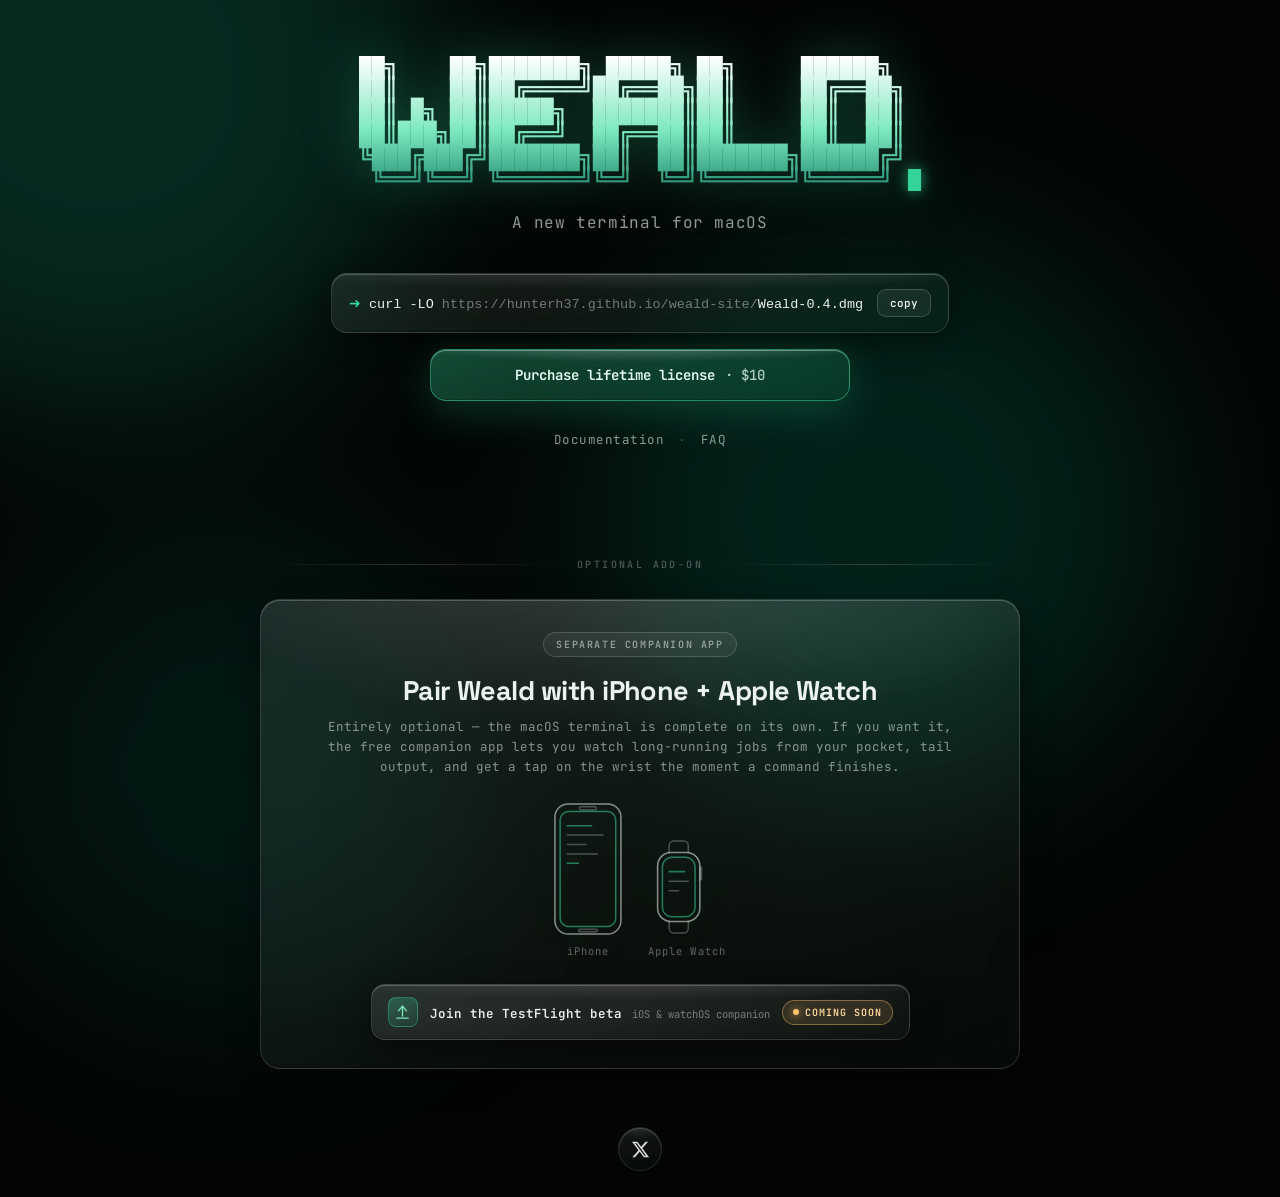
==== index.html @ 0f663c54 "Rework homepage hero with ASCII wordmark and optional companion-app section - Replace the text wordm" ====
<!DOCTYPE html>
<html lang="en">
<head>
<meta charset="utf-8">
<meta name="viewport" content="width=device-width, initial-scale=1, viewport-fit=cover">
<meta name="theme-color" content="#030604">
<meta name="apple-mobile-web-app-capable" content="yes">
<meta name="apple-mobile-web-app-status-bar-style" content="black-translucent">
<title>Weald</title>
<meta name="description" content="Weald — a new terminal for macOS.">
<link rel="preconnect" href="https://fonts.googleapis.com">
<link rel="preconnect" href="https://fonts.gstatic.com" crossorigin>
<link href="https://fonts.googleapis.com/css2?family=Space+Grotesk:wght@500;700&family=JetBrains+Mono:wght@500&display=swap" rel="stylesheet">
<style>
*{margin:0;padding:0;box-sizing:border-box}
html,body{background:#030604}
body{
  color:#EBF2F0;
  font-family:'Space Grotesk',system-ui,sans-serif;
  min-height:100vh;min-height:100svh;min-height:100dvh;
  display:flex;flex-direction:column;align-items:center;justify-content:center;
  -webkit-font-smoothing:antialiased;position:relative}

/* live, slowly drifting, heavily blurred gradient field — covers full screen incl. notch/safe areas */
.field{position:fixed;inset:-30%;
  width:calc(100vw + 60%);height:calc(100dvh + 60%);
  z-index:0;filter:blur(90px) saturate(1.15)}
.blob{position:absolute;border-radius:50%;opacity:.255;mix-blend-mode:screen}
.b1{width:50vw;height:50vw;background:#1F8A70;top:2%;left:8%;animation:drift1 26s ease-in-out infinite}
.b2{width:44vw;height:44vw;background:#0E6B57;top:35%;left:48%;animation:drift2 32s ease-in-out infinite}
.b3{width:38vw;height:38vw;background:#0A4A3C;top:55%;left:18%;animation:drift3 38s ease-in-out infinite}
@keyframes drift1{50%{transform:translate(14vw,10vh) scale(1.15)}}
@keyframes drift2{50%{transform:translate(-16vw,-8vh) scale(.9)}}
@keyframes drift3{50%{transform:translate(10vw,-12vh) scale(1.1)}}

.hero{position:relative;z-index:1;text-align:center;padding:56px 24px 24px;width:100%;
  display:flex;flex-direction:column;align-items:center}

/* ── giant ASCII wordmark ───────────────────────────────── */
h1{margin:0;font-size:0;line-height:0}
.ascii{display:block;font-family:'JetBrains Mono',ui-monospace,monospace;
  font-weight:500;white-space:pre;text-align:left;
  font-size:clamp(6px,1.72vw,21px);line-height:1.08;letter-spacing:0;
  background:linear-gradient(180deg,#fff,#7DE9C0 55%,#1F8A70);
  -webkit-background-clip:text;background-clip:text;color:transparent;
  filter:drop-shadow(0 0 26px rgba(52,211,153,.28))}
.cursor{display:inline-block;width:.62em;height:1.02em;vertical-align:-.16em;margin-left:.12em;
  background:#34D399;box-shadow:0 0 14px rgba(52,211,153,.7);animation:blink 1.1s steps(1) infinite}
@keyframes blink{50%{opacity:0}}
p.sub{margin-top:20px;font-family:'JetBrains Mono',ui-monospace,monospace;
  font-size:clamp(13px,2.2vw,16px);letter-spacing:.04em;color:rgba(235,242,240,.62)}

/* shared glass surface — frosted, hairline border, specular top edge */
.glass{position:relative;isolation:isolate;
  background:linear-gradient(160deg,rgba(255,255,255,.09),rgba(255,255,255,.02));
  backdrop-filter:blur(18px) saturate(1.6);-webkit-backdrop-filter:blur(18px) saturate(1.6);
  border:1px solid rgba(255,255,255,.14);border-radius:16px;
  box-shadow:0 8px 32px rgba(0,0,0,.45),inset 0 1px 0 rgba(255,255,255,.22),inset 0 -1px 0 rgba(0,0,0,.25);
  transition:transform .25s cubic-bezier(.2,.8,.2,1),border-color .25s,box-shadow .25s}
.glass::before{content:"";position:absolute;inset:0;border-radius:inherit;pointer-events:none;z-index:-1;
  background:radial-gradient(120% 80% at 50% -20%,rgba(255,255,255,.18),transparent 60%)}

.curl{margin:40px auto 0;display:inline-flex;align-items:center;gap:14px;max-width:92vw;
  font-family:'JetBrains Mono',ui-monospace,monospace;font-size:13.5px;text-align:left;
  padding:15px 17px;cursor:pointer}
.curl:hover{transform:translateY(-1px);border-color:rgba(52,211,153,.45)}
.curl code{white-space:nowrap;overflow-x:auto;color:#EBF2F0}
.curl .p{color:#34D399}.curl .f{color:rgba(235,242,240,.45)}
.copy{font-family:inherit;font-size:11px;font-weight:600;color:#EBF2F0;flex-shrink:0;
  border:1px solid rgba(255,255,255,.18);border-radius:9px;padding:6px 12px;
  background:rgba(255,255,255,.06);cursor:pointer;transition:.18s}
.copy:hover{background:rgba(52,211,153,.16);border-color:rgba(52,211,153,.5);color:#7DE9C0}
.copy.done{background:#34D399;color:#06110C;border-color:#34D399}

.buy{display:flex;width:min(420px,92vw);margin:16px auto 0;align-items:center;justify-content:center;gap:10px;
  font-family:'JetBrains Mono',ui-monospace,monospace;font-size:14px;font-weight:600;
  color:#EAFFF7;text-decoration:none;cursor:pointer;padding:16px 22px;overflow:hidden;
  background:linear-gradient(160deg,rgba(52,211,153,.34),rgba(52,211,153,.12));
  border:1px solid rgba(52,211,153,.5);
  box-shadow:0 10px 40px rgba(52,211,153,.22),inset 0 1px 0 rgba(255,255,255,.35),inset 0 -1px 0 rgba(0,0,0,.2)}
.buy::before{background:radial-gradient(120% 80% at 50% -20%,rgba(255,255,255,.35),transparent 55%)}
.buy:hover{transform:translateY(-2px);border-color:rgba(52,211,153,.8);
  box-shadow:0 18px 56px rgba(52,211,153,.38),inset 0 1px 0 rgba(255,255,255,.45),inset 0 -1px 0 rgba(0,0,0,.2)}
.buy .amt{opacity:.75;font-weight:500}

p.docs{margin-top:30px;display:flex;justify-content:center;gap:14px;align-items:center;
  font-family:'JetBrains Mono',ui-monospace,monospace;font-size:12.5px;letter-spacing:.04em}
p.docs a{color:rgba(235,242,240,.6);text-decoration:none;transition:color .18s}
p.docs a:hover{color:#7DE9C0}
p.docs span{color:rgba(235,242,240,.25)}

/* ── separator marking the optional add-on section ──────── */
.rule{position:relative;z-index:1;width:min(760px,92vw);margin:110px auto 0;
  display:flex;align-items:center;gap:16px;
  font-family:'JetBrains Mono',ui-monospace,monospace;font-size:10px;font-weight:600;
  letter-spacing:.24em;text-transform:uppercase;color:rgba(235,242,240,.3)}
.rule::before,.rule::after{content:"";flex:1;height:1px;
  background:linear-gradient(90deg,transparent,rgba(255,255,255,.16),transparent)}

/* ── paired devices band (optional companion app) ────────── */
.paired{position:relative;z-index:1;width:min(760px,92vw);margin:28px auto 0;
  padding:32px 26px 28px;text-align:center;border-radius:20px}
.paired .kicker{display:inline-block;font-family:'JetBrains Mono',ui-monospace,monospace;
  font-size:10px;font-weight:600;letter-spacing:.16em;text-transform:uppercase;
  color:rgba(235,242,240,.55);border:1px solid rgba(255,255,255,.16);
  background:rgba(255,255,255,.05);border-radius:999px;padding:5px 12px;margin-bottom:16px}
.paired h2{font-size:clamp(19px,3.4vw,27px);font-weight:700;letter-spacing:-.02em}
.paired .blurb{margin-top:9px;font-family:'JetBrains Mono',ui-monospace,monospace;
  font-size:12.5px;line-height:1.6;color:rgba(235,242,240,.55)}

.devices{margin:26px auto 4px;display:flex;align-items:flex-end;justify-content:center;gap:26px}
.devices svg{display:block;fill:none;stroke:rgba(235,242,240,.55);stroke-width:1.6;
  stroke-linecap:round;stroke-linejoin:round;
  filter:drop-shadow(0 0 16px rgba(52,211,153,.18))}
.devices .scr{stroke:rgba(52,211,153,.55)}
.devices .dim{stroke:rgba(235,242,240,.28)}
.dev-iphone svg{height:132px}
.dev-watch svg{height:96px}
.dev-label{margin-top:9px;font-family:'JetBrains Mono',ui-monospace,monospace;
  font-size:10.5px;letter-spacing:.1em;color:rgba(235,242,240,.38)}

.tf{margin:22px auto 0;display:inline-flex;align-items:center;gap:12px;
  padding:12px 16px;border-radius:14px;cursor:default}
.tf .tf-icon{width:30px;height:30px;flex-shrink:0;display:grid;place-items:center;border-radius:8px;
  background:linear-gradient(160deg,rgba(52,211,153,.3),rgba(52,211,153,.08));
  border:1px solid rgba(52,211,153,.4)}
.tf .tf-icon svg{width:17px;height:17px;fill:none;stroke:#7DE9C0;stroke-width:1.8;stroke-linecap:round}
.tf .tf-text{text-align:left;font-family:'JetBrains Mono',ui-monospace,monospace}
.tf .tf-title{font-size:12.5px;font-weight:600;color:#EBF2F0}
.tf .tf-sub{margin-top:3px;font-size:10.5px;color:rgba(235,242,240,.45)}
.tf .soon{display:inline-flex;align-items:center;gap:6px;flex-shrink:0;
  font-family:'JetBrains Mono',ui-monospace,monospace;font-size:10px;font-weight:600;
  letter-spacing:.1em;text-transform:uppercase;color:#FFD9A0;
  border:1px solid rgba(255,196,110,.42);background:rgba(255,196,110,.12);
  border-radius:999px;padding:5px 10px}
.tf .soon::before{content:"";width:6px;height:6px;border-radius:50%;background:#FFC46E;
  box-shadow:0 0 8px rgba(255,196,110,.9);animation:pulse 1.8s ease-in-out infinite}
@keyframes pulse{50%{opacity:.35;transform:scale(.8)}}

.social{margin:34px 0 calc(26px + env(safe-area-inset-bottom));position:relative;z-index:2;display:flex;justify-content:center}
.social a{display:grid;place-items:center;width:44px;height:44px;border-radius:50%;color:#fff;opacity:.85;
  transition:transform .25s cubic-bezier(.2,.8,.2,1),border-color .25s,opacity .25s}
.social a:hover{opacity:1;transform:translateY(-1px);border-color:rgba(255,255,255,.3)}
.social svg{width:19px;height:19px;display:block;fill:currentColor}
</style>
</head>
<body>
<div class="field"><span class="blob b1"></span><span class="blob b2"></span><span class="blob b3"></span></div>
<main class="hero">
  <h1>WEALD<pre class="ascii" aria-hidden="true">██╗    ██╗███████╗ █████╗ ██╗     ██████╗
██║    ██║██╔════╝██╔══██╗██║     ██╔══██╗
██║ █╗ ██║█████╗  ███████║██║     ██║  ██║
██║███╗██║██╔══╝  ██╔══██║██║     ██║  ██║
╚███╔███╔╝███████╗██║  ██║███████╗██████╔╝
 ╚══╝╚══╝ ╚══════╝╚═╝  ╚═╝╚══════╝╚═════╝ <span class="cursor"></span></pre></h1>
  <p class="sub">A new terminal for macOS</p>
  <div class="curl glass" id="curl" title="Click to copy">
    <code><span class="p">➜</span> curl -LO <span class="f">https://hunterh37.github.io/weald-site/</span>Weald-0.4.dmg</code>
    <button class="copy" id="copyBtn">copy</button>
  </div>
  <a class="buy glass" href="https://wealdapp.gumroad.com/l/ftxdxa">Purchase lifetime license <span class="amt">· $10</span></a>
  <p class="docs"><a href="docs.html">Documentation</a><span>·</span><a href="faq.html">FAQ</a></p>

  <div class="rule"><span>optional add-on</span></div>

  <section class="paired glass">
    <div class="kicker">Separate companion app</div>
    <h2>Pair Weald with iPhone&nbsp;+ Apple&nbsp;Watch</h2>
    <p class="blurb">Entirely optional — the macOS terminal is complete on its own. If you want it,<br>the free companion app lets you watch long-running jobs from your pocket, tail<br>output, and get a tap on the wrist the moment a command finishes.</p>

    <div class="devices">
      <div class="dev-iphone">
        <svg viewBox="0 0 72 140" role="img" aria-label="iPhone outline">
          <rect x="1" y="1" width="70" height="138" rx="14"/>
          <rect x="6.5" y="9" width="59" height="122" rx="9" class="scr"/>
          <rect x="27" y="4" width="18" height="3.4" rx="1.7" class="dim"/>
          <line x1="14" y1="24" x2="40" y2="24" class="scr"/>
          <line x1="14" y1="34" x2="52" y2="34" class="dim"/>
          <line x1="14" y1="44" x2="34" y2="44" class="dim"/>
          <line x1="14" y1="54" x2="46" y2="54" class="dim"/>
          <line x1="14" y1="64" x2="26" y2="64" class="scr"/>
          <rect x="26" y="134" width="20" height="2.6" rx="1.3" class="dim"/>
        </svg>
        <div class="dev-label">iPhone</div>
      </div>
      <div class="dev-watch">
        <svg viewBox="0 0 64 100" role="img" aria-label="Apple Watch outline">
          <path d="M22 14V7a5 5 0 0 1 5-5h10a5 5 0 0 1 5 5v7" class="dim"/>
          <path d="M22 86v7a5 5 0 0 0 5 5h10a5 5 0 0 0 5-5v-7" class="dim"/>
          <rect x="10" y="14" width="44" height="72" rx="14"/>
          <rect x="15" y="19" width="34" height="62" rx="10" class="scr"/>
          <line x1="22" y1="34" x2="38" y2="34" class="scr"/>
          <line x1="22" y1="44" x2="42" y2="44" class="dim"/>
          <line x1="22" y1="54" x2="32" y2="54" class="dim"/>
          <line x1="55" y1="30" x2="55" y2="42" stroke-width="3" class="dim"/>
        </svg>
        <div class="dev-label">Apple Watch</div>
      </div>
    </div>

    <div class="tf glass">
      <span class="tf-icon"><svg viewBox="0 0 24 24"><path d="M12 3v14"/><path d="M6.5 9.5 12 3l5.5 6.5"/><path d="M4 20h16"/></svg></span>
      <span class="tf-text">
        <span class="tf-title">Join the TestFlight beta</span>
        <span class="tf-sub">iOS &amp; watchOS companion</span>
      </span>
      <span class="soon">Coming soon</span>
    </div>
  </section>
</main>
<div class="social"><a class="glass" href="https://x.com/weald_app" target="_blank" rel="noopener" aria-label="X (Twitter)">
<svg viewBox="0 0 24 24"><path d="M18.244 2.25h3.308l-7.227 8.26 8.502 11.24h-6.66l-5.214-6.817L4.99 21.75H1.68l7.73-8.835L1.254 2.25H8.08l4.713 6.231 5.45-6.231Zm-1.161 17.52h1.833L7.084 4.126H5.117L17.083 19.77Z"/></svg>
</a></div>

<script>
const cmd='curl -LO https://hunterh37.github.io/weald-site/Weald-0.4.dmg';
const btn=document.getElementById('copyBtn');
document.getElementById('curl').addEventListener('click',async()=>{
  try{await navigator.clipboard.writeText(cmd);btn.textContent='copied ✓';btn.classList.add('done');
    setTimeout(()=>{btn.textContent='copy';btn.classList.remove('done')},1600);}catch(e){}
});
</script>
</body>
</html>
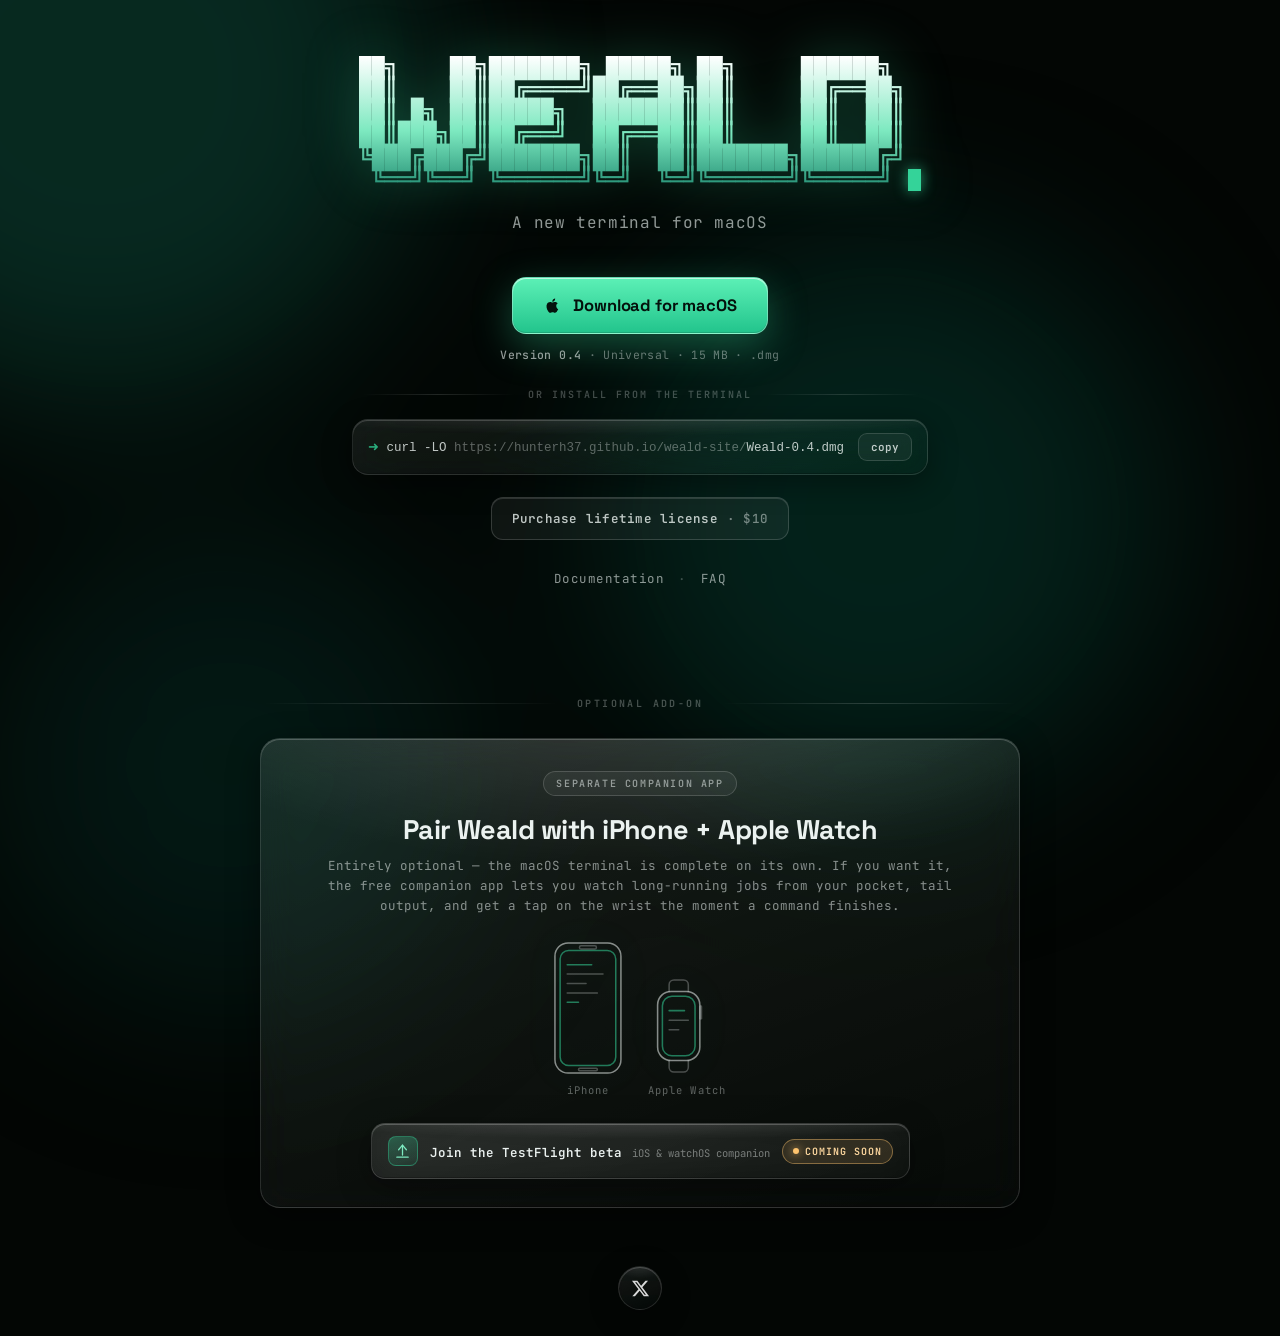
==== commit 2dc29a2e: "Add clear primary "Download for macOS" CTA to homepage Establish a standard download-page hierarchy:" ====
--- a/index.html
+++ b/index.html
@@ -60,9 +60,35 @@
 .glass::before{content:"";position:absolute;inset:0;border-radius:inherit;pointer-events:none;z-index:-1;
   background:radial-gradient(120% 80% at 50% -20%,rgba(255,255,255,.18),transparent 60%)}
 
-.curl{margin:40px auto 0;display:inline-flex;align-items:center;gap:14px;max-width:92vw;
-  font-family:'JetBrains Mono',ui-monospace,monospace;font-size:13.5px;text-align:left;
-  padding:15px 17px;cursor:pointer}
+/* ── primary CTA: download for macOS ────────────────────── */
+.cta{margin-top:44px;display:flex;flex-direction:column;align-items:center}
+.dl{display:inline-flex;align-items:center;justify-content:center;gap:11px;
+  font-family:'Space Grotesk',system-ui,sans-serif;font-size:16.5px;font-weight:700;
+  letter-spacing:-.01em;color:#04120C;text-decoration:none;cursor:pointer;
+  padding:17px 30px;border-radius:14px;overflow:hidden;
+  background:linear-gradient(180deg,#5CF0B6,#22C48C);
+  border:1px solid rgba(255,255,255,.3);
+  box-shadow:0 12px 38px rgba(52,211,153,.34),inset 0 1px 0 rgba(255,255,255,.6),inset 0 -1px 0 rgba(0,0,0,.14);
+  transition:transform .22s cubic-bezier(.2,.8,.2,1),box-shadow .22s,filter .22s}
+.dl:hover{transform:translateY(-2px);filter:brightness(1.06);
+  box-shadow:0 20px 54px rgba(52,211,153,.46),inset 0 1px 0 rgba(255,255,255,.7)}
+.dl:active{transform:translateY(0)}
+.dl:focus-visible{outline:2px solid #7DE9C0;outline-offset:3px}
+.dl svg{width:19px;height:19px;fill:currentColor;flex-shrink:0}
+.meta{margin-top:13px;font-family:'JetBrains Mono',ui-monospace,monospace;font-size:11.5px;
+  letter-spacing:.03em;color:rgba(235,242,240,.42)}
+.meta b{font-weight:500;color:rgba(235,242,240,.62)}
+
+.alt{margin-top:26px;display:flex;align-items:center;gap:12px;width:min(560px,92vw);
+  font-family:'JetBrains Mono',ui-monospace,monospace;font-size:10px;font-weight:600;
+  letter-spacing:.2em;text-transform:uppercase;color:rgba(235,242,240,.28)}
+.alt::before,.alt::after{content:"";flex:1;height:1px;
+  background:linear-gradient(90deg,transparent,rgba(255,255,255,.13),transparent)}
+
+.curl{margin:18px auto 0;display:inline-flex;align-items:center;gap:14px;max-width:92vw;
+  font-family:'JetBrains Mono',ui-monospace,monospace;font-size:12.5px;text-align:left;
+  padding:13px 15px;cursor:pointer;opacity:.82}
+.curl:hover{opacity:1}
 .curl:hover{transform:translateY(-1px);border-color:rgba(52,211,153,.45)}
 .curl code{white-space:nowrap;overflow-x:auto;color:#EBF2F0}
 .curl .p{color:#34D399}.curl .f{color:rgba(235,242,240,.45)}
@@ -72,16 +98,16 @@
 .copy:hover{background:rgba(52,211,153,.16);border-color:rgba(52,211,153,.5);color:#7DE9C0}
 .copy.done{background:#34D399;color:#06110C;border-color:#34D399}
 
-.buy{display:flex;width:min(420px,92vw);margin:16px auto 0;align-items:center;justify-content:center;gap:10px;
-  font-family:'JetBrains Mono',ui-monospace,monospace;font-size:14px;font-weight:600;
-  color:#EAFFF7;text-decoration:none;cursor:pointer;padding:16px 22px;overflow:hidden;
-  background:linear-gradient(160deg,rgba(52,211,153,.34),rgba(52,211,153,.12));
-  border:1px solid rgba(52,211,153,.5);
-  box-shadow:0 10px 40px rgba(52,211,153,.22),inset 0 1px 0 rgba(255,255,255,.35),inset 0 -1px 0 rgba(0,0,0,.2)}
-.buy::before{background:radial-gradient(120% 80% at 50% -20%,rgba(255,255,255,.35),transparent 55%)}
-.buy:hover{transform:translateY(-2px);border-color:rgba(52,211,153,.8);
-  box-shadow:0 18px 56px rgba(52,211,153,.38),inset 0 1px 0 rgba(255,255,255,.45),inset 0 -1px 0 rgba(0,0,0,.2)}
-.buy .amt{opacity:.75;font-weight:500}
+.buy{display:inline-flex;margin:22px auto 0;align-items:center;justify-content:center;gap:9px;
+  font-family:'JetBrains Mono',ui-monospace,monospace;font-size:12.5px;font-weight:600;
+  letter-spacing:.02em;color:rgba(235,242,240,.8);text-decoration:none;cursor:pointer;
+  padding:12px 20px;border-radius:12px;overflow:hidden;
+  background:rgba(255,255,255,.05);border:1px solid rgba(255,255,255,.16);
+  box-shadow:inset 0 1px 0 rgba(255,255,255,.14)}
+.buy:hover{transform:translateY(-1px);color:#EAFFF7;
+  border-color:rgba(52,211,153,.5);background:rgba(52,211,153,.12)}
+.buy:focus-visible{outline:2px solid #7DE9C0;outline-offset:3px}
+.buy .amt{opacity:.6;font-weight:500}
 
 p.docs{margin-top:30px;display:flex;justify-content:center;gap:14px;align-items:center;
   font-family:'JetBrains Mono',ui-monospace,monospace;font-size:12.5px;letter-spacing:.04em}
@@ -154,11 +180,21 @@
 ╚███╔███╔╝███████╗██║  ██║███████╗██████╔╝
  ╚══╝╚══╝ ╚══════╝╚═╝  ╚═╝╚══════╝╚═════╝ <span class="cursor"></span></pre></h1>
   <p class="sub">A new terminal for macOS</p>
-  <div class="curl glass" id="curl" title="Click to copy">
-    <code><span class="p">➜</span> curl -LO <span class="f">https://hunterh37.github.io/weald-site/</span>Weald-0.4.dmg</code>
-    <button class="copy" id="copyBtn">copy</button>
+  <div class="cta">
+    <a class="dl" href="Weald-0.4.dmg" download>
+      <svg viewBox="0 0 24 24" aria-hidden="true"><path d="M16.7 12.75c0-2.3 1.87-3.4 1.95-3.45-1.06-1.56-2.72-1.77-3.3-1.79-1.4-.14-2.74.83-3.45.83-.72 0-1.81-.81-2.98-.79-1.53.02-2.95.89-3.74 2.27-1.6 2.78-.41 6.9 1.15 9.16.76 1.1 1.67 2.34 2.86 2.3 1.15-.05 1.58-.74 2.97-.74s1.78.74 2.99.72c1.24-.02 2.03-1.13 2.79-2.24.87-1.27 1.23-2.5 1.25-2.56-.03-.01-2.4-.92-2.42-3.65Zm-2.26-6.7c.63-.76 1.05-1.82.93-2.87-.9.04-2 .6-2.65 1.36-.58.67-1.09 1.75-.95 2.78 1.01.08 2.03-.51 2.67-1.27Z"/></svg>
+      Download for macOS
+    </a>
+    <p class="meta"><b>Version 0.4</b> · Universal · 15 MB · .dmg</p>
+
+    <div class="alt">or install from the terminal</div>
+    <div class="curl glass" id="curl" title="Click to copy">
+      <code><span class="p">➜</span> curl -LO <span class="f">https://hunterh37.github.io/weald-site/</span>Weald-0.4.dmg</code>
+      <button class="copy" id="copyBtn">copy</button>
+    </div>
+
+    <a class="buy" href="https://wealdapp.gumroad.com/l/ftxdxa">Purchase lifetime license <span class="amt">· $10</span></a>
   </div>
-  <a class="buy glass" href="https://wealdapp.gumroad.com/l/ftxdxa">Purchase lifetime license <span class="amt">· $10</span></a>
   <p class="docs"><a href="docs.html">Documentation</a><span>·</span><a href="faq.html">FAQ</a></p>
 
   <div class="rule"><span>optional add-on</span></div>
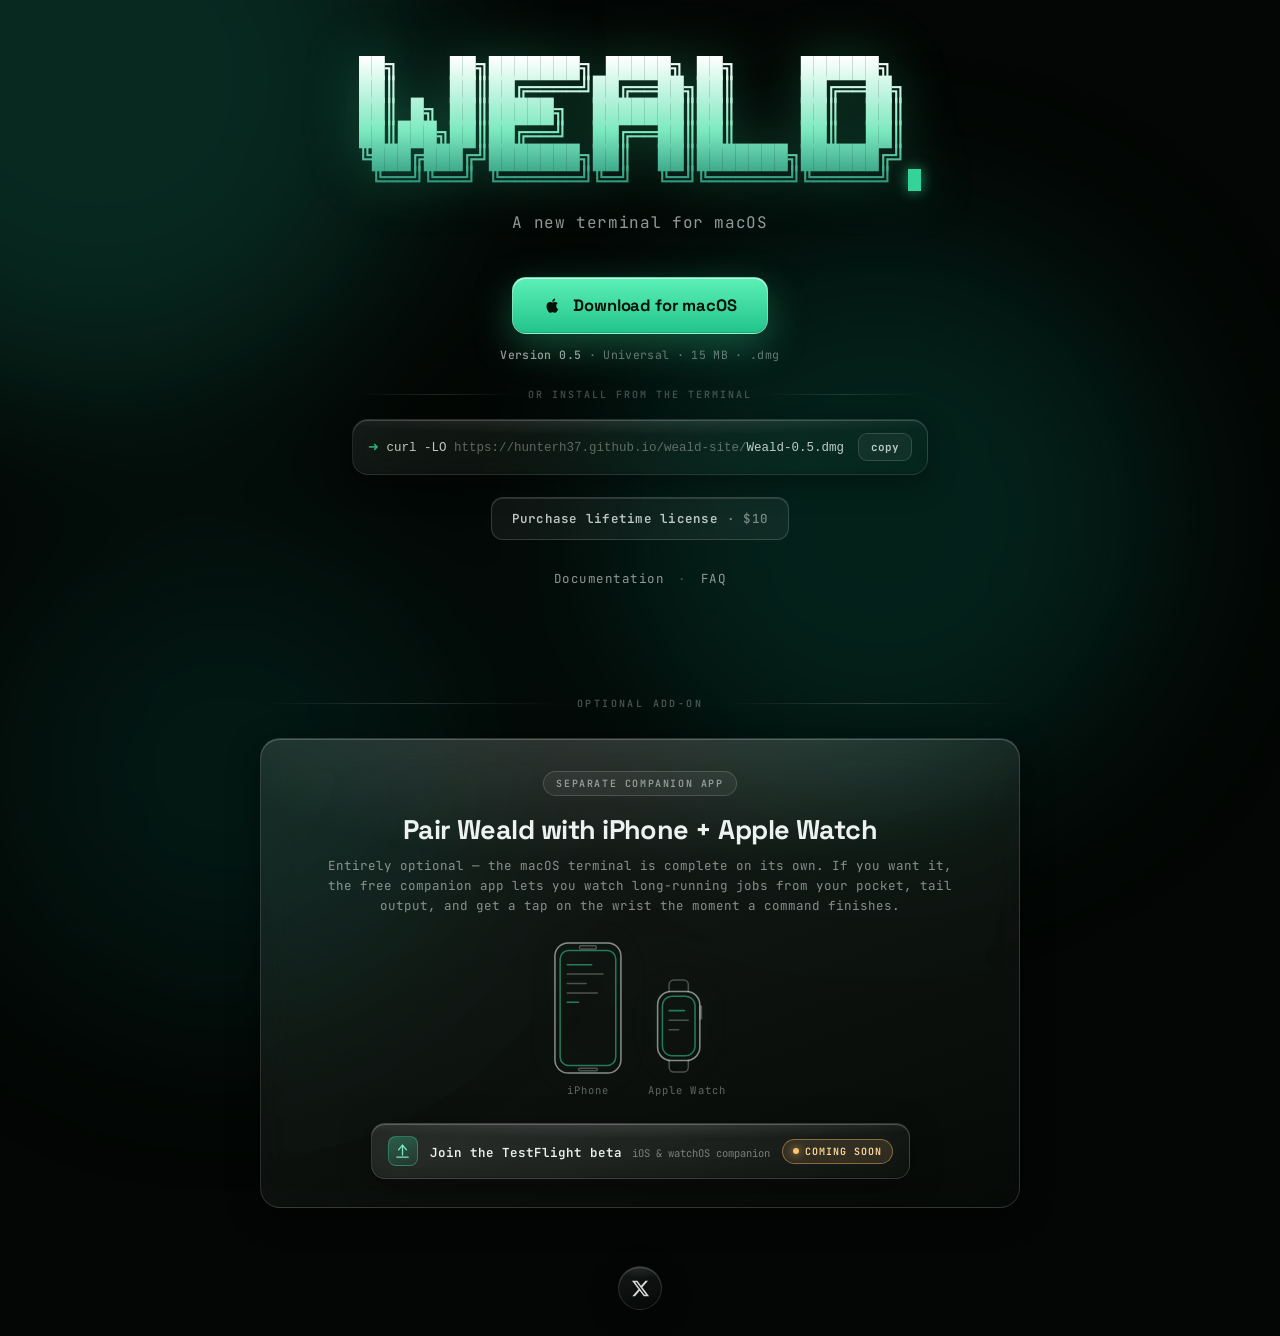
==== commit dfeab7f4: "Ship Weald 0.5 and drop the 0.4 build Add Weald-0.5.dmg, refresh Weald.dmg to match, remove the supe" ====
--- a/index.html
+++ b/index.html
@@ -88,8 +88,7 @@
 .curl{margin:18px auto 0;display:inline-flex;align-items:center;gap:14px;max-width:92vw;
   font-family:'JetBrains Mono',ui-monospace,monospace;font-size:12.5px;text-align:left;
   padding:13px 15px;cursor:pointer;opacity:.82}
-.curl:hover{opacity:1}
-.curl:hover{transform:translateY(-1px);border-color:rgba(52,211,153,.45)}
+.curl:hover{opacity:1;transform:translateY(-1px);border-color:rgba(52,211,153,.45)}
 .curl code{white-space:nowrap;overflow-x:auto;color:#EBF2F0}
 .curl .p{color:#34D399}.curl .f{color:rgba(235,242,240,.45)}
 .copy{font-family:inherit;font-size:11px;font-weight:600;color:#EBF2F0;flex-shrink:0;
@@ -181,15 +180,15 @@
  ╚══╝╚══╝ ╚══════╝╚═╝  ╚═╝╚══════╝╚═════╝ <span class="cursor"></span></pre></h1>
   <p class="sub">A new terminal for macOS</p>
   <div class="cta">
-    <a class="dl" href="Weald-0.4.dmg" download>
+    <a class="dl" href="Weald-0.5.dmg" download>
       <svg viewBox="0 0 24 24" aria-hidden="true"><path d="M16.7 12.75c0-2.3 1.87-3.4 1.95-3.45-1.06-1.56-2.72-1.77-3.3-1.79-1.4-.14-2.74.83-3.45.83-.72 0-1.81-.81-2.98-.79-1.53.02-2.95.89-3.74 2.27-1.6 2.78-.41 6.9 1.15 9.16.76 1.1 1.67 2.34 2.86 2.3 1.15-.05 1.58-.74 2.97-.74s1.78.74 2.99.72c1.24-.02 2.03-1.13 2.79-2.24.87-1.27 1.23-2.5 1.25-2.56-.03-.01-2.4-.92-2.42-3.65Zm-2.26-6.7c.63-.76 1.05-1.82.93-2.87-.9.04-2 .6-2.65 1.36-.58.67-1.09 1.75-.95 2.78 1.01.08 2.03-.51 2.67-1.27Z"/></svg>
       Download for macOS
     </a>
-    <p class="meta"><b>Version 0.4</b> · Universal · 15 MB · .dmg</p>
+    <p class="meta"><b>Version 0.5</b> · Universal · 15 MB · .dmg</p>
 
     <div class="alt">or install from the terminal</div>
     <div class="curl glass" id="curl" title="Click to copy">
-      <code><span class="p">➜</span> curl -LO <span class="f">https://hunterh37.github.io/weald-site/</span>Weald-0.4.dmg</code>
+      <code><span class="p">➜</span> curl -LO <span class="f">https://hunterh37.github.io/weald-site/</span>Weald-0.5.dmg</code>
       <button class="copy" id="copyBtn">copy</button>
     </div>
 
@@ -249,7 +248,7 @@
 </a></div>
 
 <script>
-const cmd='curl -LO https://hunterh37.github.io/weald-site/Weald-0.4.dmg';
+const cmd='curl -LO https://hunterh37.github.io/weald-site/Weald-0.5.dmg';
 const btn=document.getElementById('copyBtn');
 document.getElementById('curl').addEventListener('click',async()=>{
   try{await navigator.clipboard.writeText(cmd);btn.textContent='copied ✓';btn.classList.add('done');
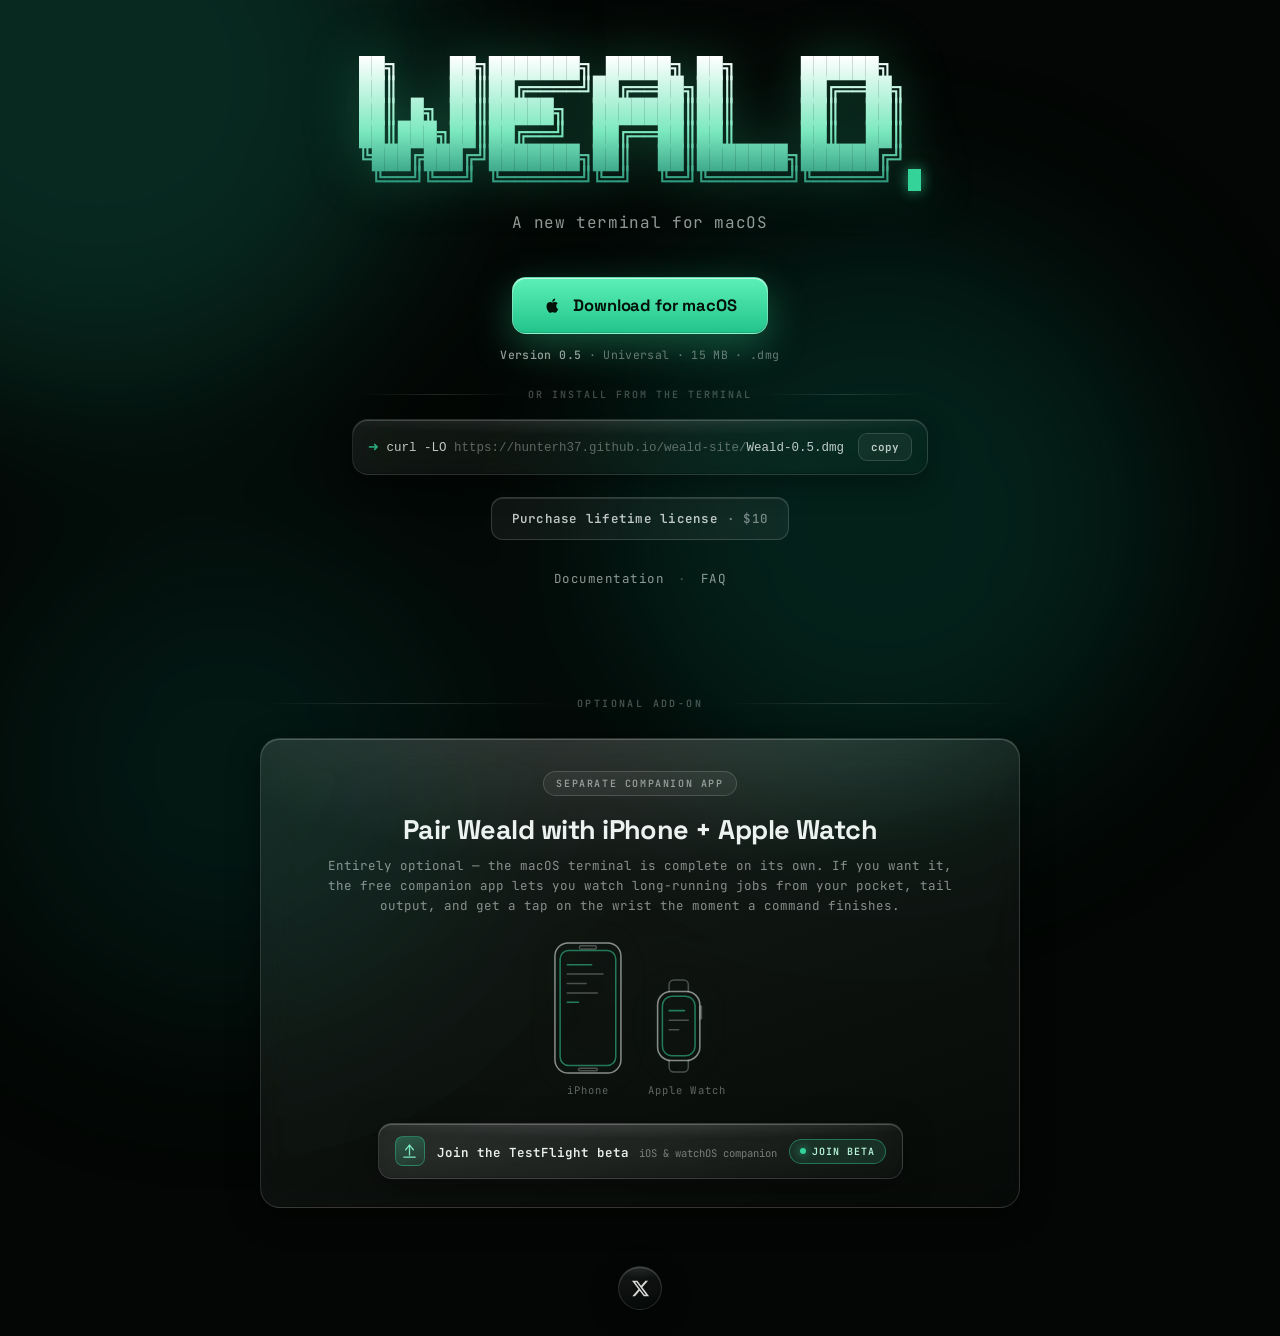
==== commit 6dcec27e: "Link TestFlight beta card to live invite Co-Authored-By: Claude Opus 5 (1M context) <noreply@anthrop" ====
--- a/index.html
+++ b/index.html
@@ -145,7 +145,9 @@
   font-size:10.5px;letter-spacing:.1em;color:rgba(235,242,240,.38)}
 
 .tf{margin:22px auto 0;display:inline-flex;align-items:center;gap:12px;
-  padding:12px 16px;border-radius:14px;cursor:default}
+  padding:12px 16px;border-radius:14px;text-decoration:none;
+  transition:transform .18s ease,border-color .18s ease}
+.tf:hover{transform:translateY(-1px);border-color:rgba(52,211,153,.45)}
 .tf .tf-icon{width:30px;height:30px;flex-shrink:0;display:grid;place-items:center;border-radius:8px;
   background:linear-gradient(160deg,rgba(52,211,153,.3),rgba(52,211,153,.08));
   border:1px solid rgba(52,211,153,.4)}
@@ -155,11 +157,11 @@
 .tf .tf-sub{margin-top:3px;font-size:10.5px;color:rgba(235,242,240,.45)}
 .tf .soon{display:inline-flex;align-items:center;gap:6px;flex-shrink:0;
   font-family:'JetBrains Mono',ui-monospace,monospace;font-size:10px;font-weight:600;
-  letter-spacing:.1em;text-transform:uppercase;color:#FFD9A0;
-  border:1px solid rgba(255,196,110,.42);background:rgba(255,196,110,.12);
+  letter-spacing:.1em;text-transform:uppercase;color:#B6F5DA;
+  border:1px solid rgba(52,211,153,.42);background:rgba(52,211,153,.12);
   border-radius:999px;padding:5px 10px}
-.tf .soon::before{content:"";width:6px;height:6px;border-radius:50%;background:#FFC46E;
-  box-shadow:0 0 8px rgba(255,196,110,.9);animation:pulse 1.8s ease-in-out infinite}
+.tf .soon::before{content:"";width:6px;height:6px;border-radius:50%;background:#34D399;
+  box-shadow:0 0 8px rgba(52,211,153,.9);animation:pulse 1.8s ease-in-out infinite}
 @keyframes pulse{50%{opacity:.35;transform:scale(.8)}}
 
 .social{margin:34px 0 calc(26px + env(safe-area-inset-bottom));position:relative;z-index:2;display:flex;justify-content:center}
@@ -233,14 +235,14 @@
       </div>
     </div>
 
-    <div class="tf glass">
+    <a class="tf glass" href="https://testflight.apple.com/join/DMEQbr48" target="_blank" rel="noopener">
       <span class="tf-icon"><svg viewBox="0 0 24 24"><path d="M12 3v14"/><path d="M6.5 9.5 12 3l5.5 6.5"/><path d="M4 20h16"/></svg></span>
       <span class="tf-text">
         <span class="tf-title">Join the TestFlight beta</span>
         <span class="tf-sub">iOS &amp; watchOS companion</span>
       </span>
-      <span class="soon">Coming soon</span>
-    </div>
+      <span class="soon">Join beta</span>
+    </a>
   </section>
 </main>
 <div class="social"><a class="glass" href="https://x.com/weald_app" target="_blank" rel="noopener" aria-label="X (Twitter)">
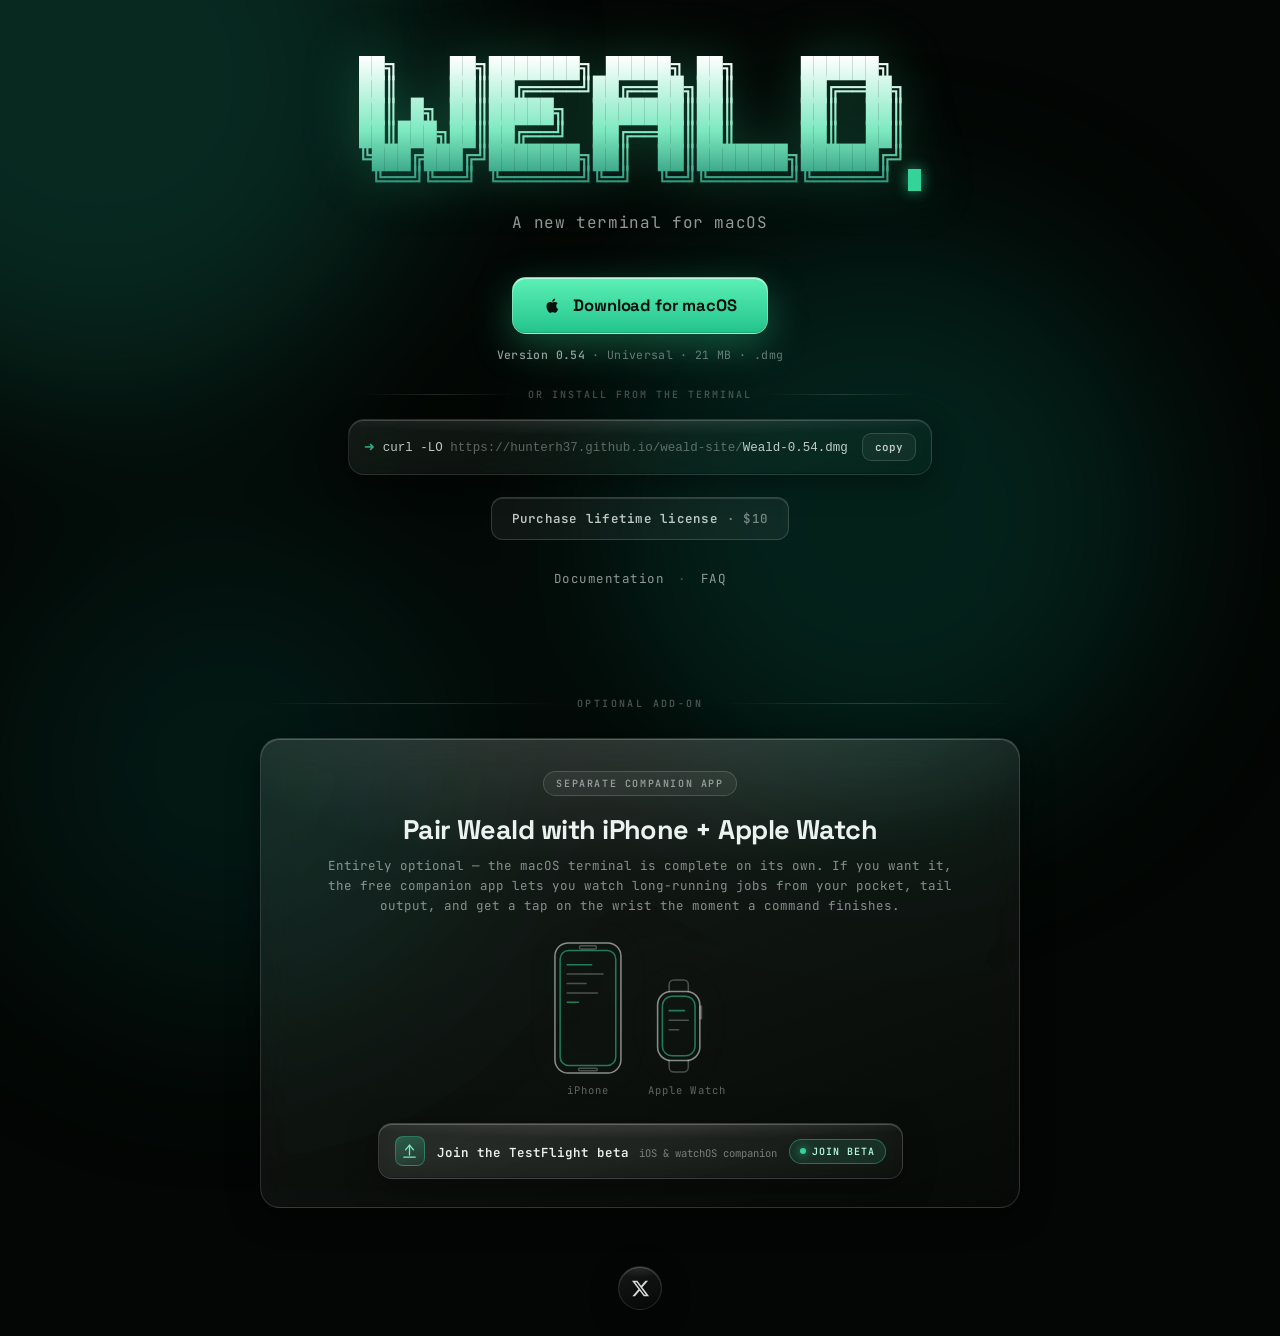
==== commit d440080f: "Ship Weald 0.54 and drop the 0.5 build" ====
--- a/index.html
+++ b/index.html
@@ -182,15 +182,15 @@
  ╚══╝╚══╝ ╚══════╝╚═╝  ╚═╝╚══════╝╚═════╝ <span class="cursor"></span></pre></h1>
   <p class="sub">A new terminal for macOS</p>
   <div class="cta">
-    <a class="dl" href="Weald-0.5.dmg" download>
+    <a class="dl" href="Weald-0.54.dmg" download>
       <svg viewBox="0 0 24 24" aria-hidden="true"><path d="M16.7 12.75c0-2.3 1.87-3.4 1.95-3.45-1.06-1.56-2.72-1.77-3.3-1.79-1.4-.14-2.74.83-3.45.83-.72 0-1.81-.81-2.98-.79-1.53.02-2.95.89-3.74 2.27-1.6 2.78-.41 6.9 1.15 9.16.76 1.1 1.67 2.34 2.86 2.3 1.15-.05 1.58-.74 2.97-.74s1.78.74 2.99.72c1.24-.02 2.03-1.13 2.79-2.24.87-1.27 1.23-2.5 1.25-2.56-.03-.01-2.4-.92-2.42-3.65Zm-2.26-6.7c.63-.76 1.05-1.82.93-2.87-.9.04-2 .6-2.65 1.36-.58.67-1.09 1.75-.95 2.78 1.01.08 2.03-.51 2.67-1.27Z"/></svg>
       Download for macOS
     </a>
-    <p class="meta"><b>Version 0.5</b> · Universal · 15 MB · .dmg</p>
+    <p class="meta"><b>Version 0.54</b> · Universal · 21 MB · .dmg</p>
 
     <div class="alt">or install from the terminal</div>
     <div class="curl glass" id="curl" title="Click to copy">
-      <code><span class="p">➜</span> curl -LO <span class="f">https://hunterh37.github.io/weald-site/</span>Weald-0.5.dmg</code>
+      <code><span class="p">➜</span> curl -LO <span class="f">https://hunterh37.github.io/weald-site/</span>Weald-0.54.dmg</code>
       <button class="copy" id="copyBtn">copy</button>
     </div>
 
@@ -250,7 +250,7 @@
 </a></div>
 
 <script>
-const cmd='curl -LO https://hunterh37.github.io/weald-site/Weald-0.5.dmg';
+const cmd='curl -LO https://hunterh37.github.io/weald-site/Weald-0.54.dmg';
 const btn=document.getElementById('copyBtn');
 document.getElementById('curl').addEventListener('click',async()=>{
   try{await navigator.clipboard.writeText(cmd);btn.textContent='copied ✓';btn.classList.add('done');
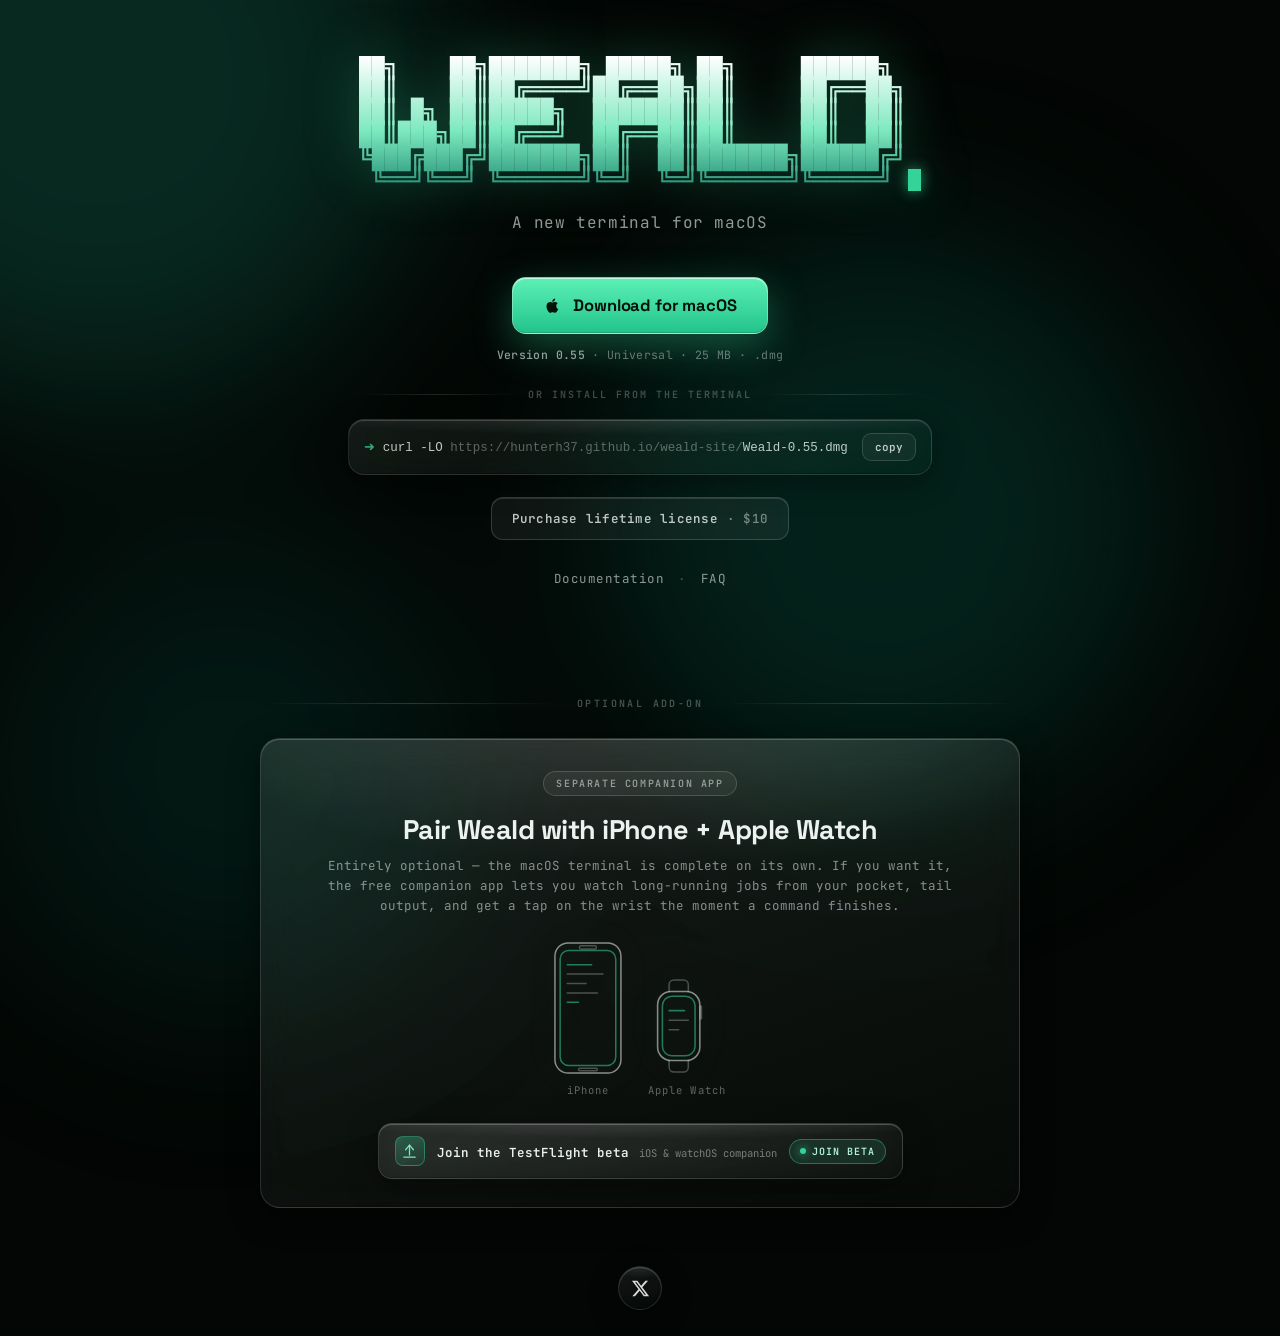
==== commit 0c69b268: "Ship Weald 0.55 and drop the 0.54 build" ====
--- a/index.html
+++ b/index.html
@@ -182,15 +182,15 @@
  ╚══╝╚══╝ ╚══════╝╚═╝  ╚═╝╚══════╝╚═════╝ <span class="cursor"></span></pre></h1>
   <p class="sub">A new terminal for macOS</p>
   <div class="cta">
-    <a class="dl" href="Weald-0.54.dmg" download>
+    <a class="dl" href="Weald-0.55.dmg" download>
       <svg viewBox="0 0 24 24" aria-hidden="true"><path d="M16.7 12.75c0-2.3 1.87-3.4 1.95-3.45-1.06-1.56-2.72-1.77-3.3-1.79-1.4-.14-2.74.83-3.45.83-.72 0-1.81-.81-2.98-.79-1.53.02-2.95.89-3.74 2.27-1.6 2.78-.41 6.9 1.15 9.16.76 1.1 1.67 2.34 2.86 2.3 1.15-.05 1.58-.74 2.97-.74s1.78.74 2.99.72c1.24-.02 2.03-1.13 2.79-2.24.87-1.27 1.23-2.5 1.25-2.56-.03-.01-2.4-.92-2.42-3.65Zm-2.26-6.7c.63-.76 1.05-1.82.93-2.87-.9.04-2 .6-2.65 1.36-.58.67-1.09 1.75-.95 2.78 1.01.08 2.03-.51 2.67-1.27Z"/></svg>
       Download for macOS
     </a>
-    <p class="meta"><b>Version 0.54</b> · Universal · 21 MB · .dmg</p>
+    <p class="meta"><b>Version 0.55</b> · Universal · 25 MB · .dmg</p>
 
     <div class="alt">or install from the terminal</div>
     <div class="curl glass" id="curl" title="Click to copy">
-      <code><span class="p">➜</span> curl -LO <span class="f">https://hunterh37.github.io/weald-site/</span>Weald-0.54.dmg</code>
+      <code><span class="p">➜</span> curl -LO <span class="f">https://hunterh37.github.io/weald-site/</span>Weald-0.55.dmg</code>
       <button class="copy" id="copyBtn">copy</button>
     </div>
 
@@ -250,7 +250,7 @@
 </a></div>
 
 <script>
-const cmd='curl -LO https://hunterh37.github.io/weald-site/Weald-0.54.dmg';
+const cmd='curl -LO https://hunterh37.github.io/weald-site/Weald-0.55.dmg';
 const btn=document.getElementById('copyBtn');
 document.getElementById('curl').addEventListener('click',async()=>{
   try{await navigator.clipboard.writeText(cmd);btn.textContent='copied ✓';btn.classList.add('done');
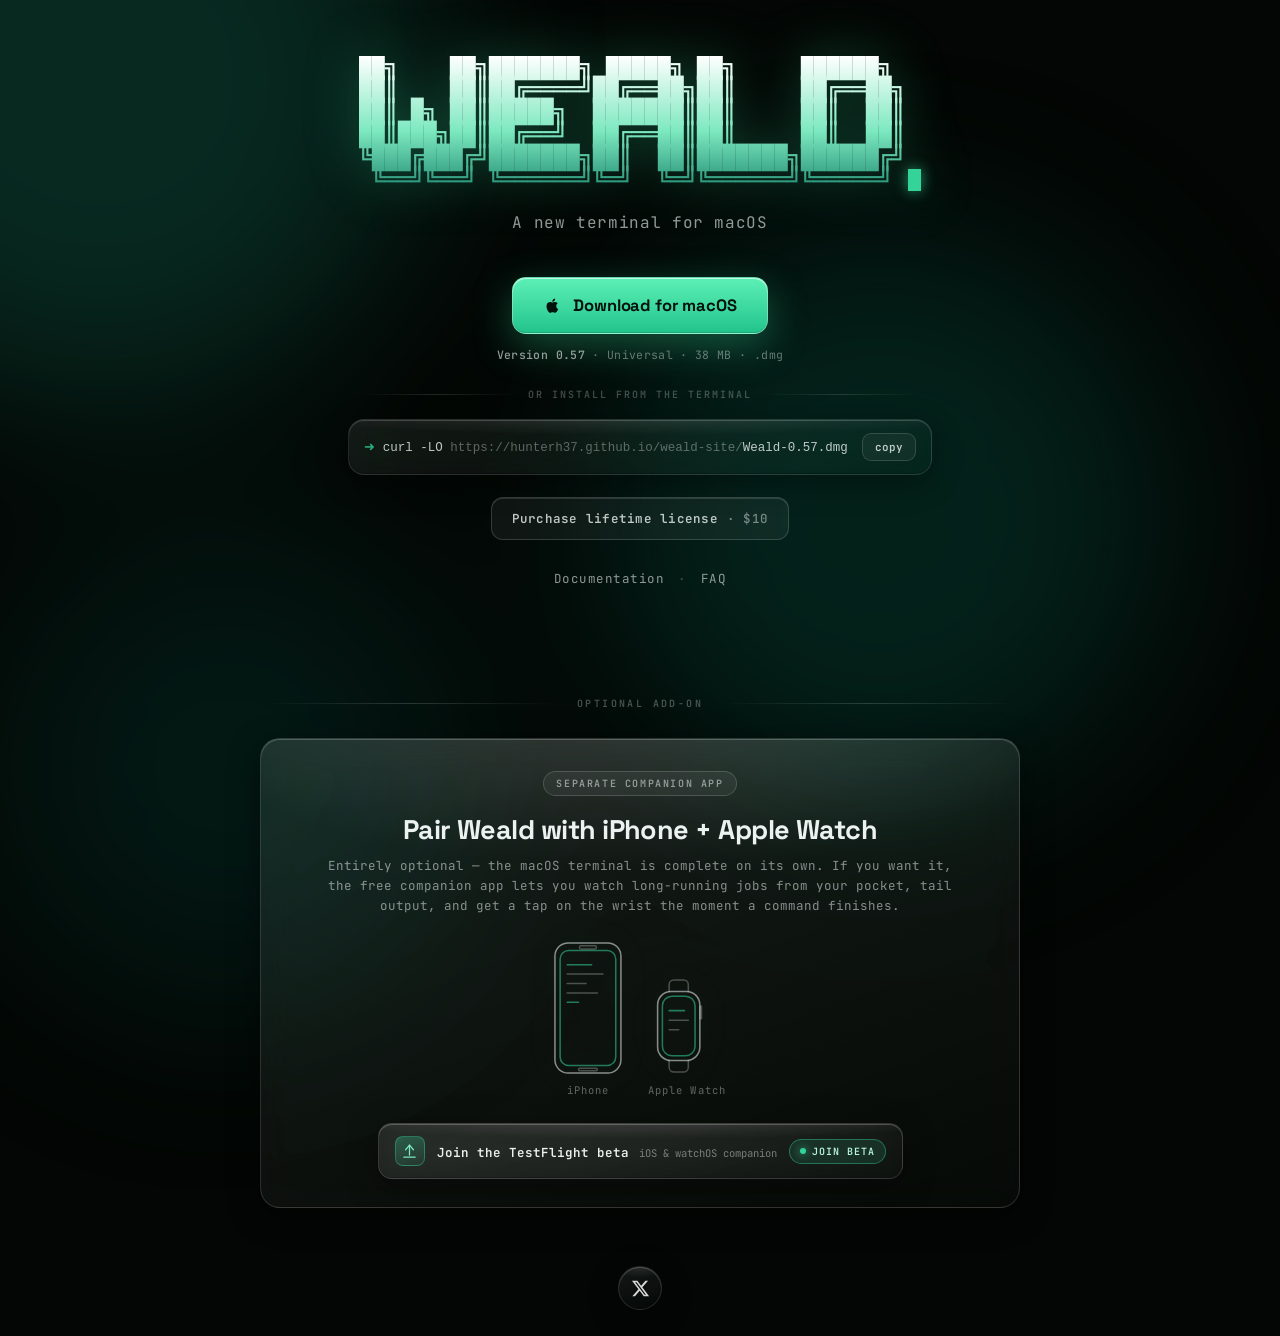
==== commit fa1d580b: "Ship Weald 0.57 and drop the 0.55 build" ====
--- a/index.html
+++ b/index.html
@@ -182,15 +182,15 @@
  ╚══╝╚══╝ ╚══════╝╚═╝  ╚═╝╚══════╝╚═════╝ <span class="cursor"></span></pre></h1>
   <p class="sub">A new terminal for macOS</p>
   <div class="cta">
-    <a class="dl" href="Weald-0.55.dmg" download>
+    <a class="dl" href="Weald-0.57.dmg" download>
       <svg viewBox="0 0 24 24" aria-hidden="true"><path d="M16.7 12.75c0-2.3 1.87-3.4 1.95-3.45-1.06-1.56-2.72-1.77-3.3-1.79-1.4-.14-2.74.83-3.45.83-.72 0-1.81-.81-2.98-.79-1.53.02-2.95.89-3.74 2.27-1.6 2.78-.41 6.9 1.15 9.16.76 1.1 1.67 2.34 2.86 2.3 1.15-.05 1.58-.74 2.97-.74s1.78.74 2.99.72c1.24-.02 2.03-1.13 2.79-2.24.87-1.27 1.23-2.5 1.25-2.56-.03-.01-2.4-.92-2.42-3.65Zm-2.26-6.7c.63-.76 1.05-1.82.93-2.87-.9.04-2 .6-2.65 1.36-.58.67-1.09 1.75-.95 2.78 1.01.08 2.03-.51 2.67-1.27Z"/></svg>
       Download for macOS
     </a>
-    <p class="meta"><b>Version 0.55</b> · Universal · 25 MB · .dmg</p>
+    <p class="meta"><b>Version 0.57</b> · Universal · 38 MB · .dmg</p>
 
     <div class="alt">or install from the terminal</div>
     <div class="curl glass" id="curl" title="Click to copy">
-      <code><span class="p">➜</span> curl -LO <span class="f">https://hunterh37.github.io/weald-site/</span>Weald-0.55.dmg</code>
+      <code><span class="p">➜</span> curl -LO <span class="f">https://hunterh37.github.io/weald-site/</span>Weald-0.57.dmg</code>
       <button class="copy" id="copyBtn">copy</button>
     </div>
 
@@ -250,7 +250,7 @@
 </a></div>
 
 <script>
-const cmd='curl -LO https://hunterh37.github.io/weald-site/Weald-0.55.dmg';
+const cmd='curl -LO https://hunterh37.github.io/weald-site/Weald-0.57.dmg';
 const btn=document.getElementById('copyBtn');
 document.getElementById('curl').addEventListener('click',async()=>{
   try{await navigator.clipboard.writeText(cmd);btn.textContent='copied ✓';btn.classList.add('done');
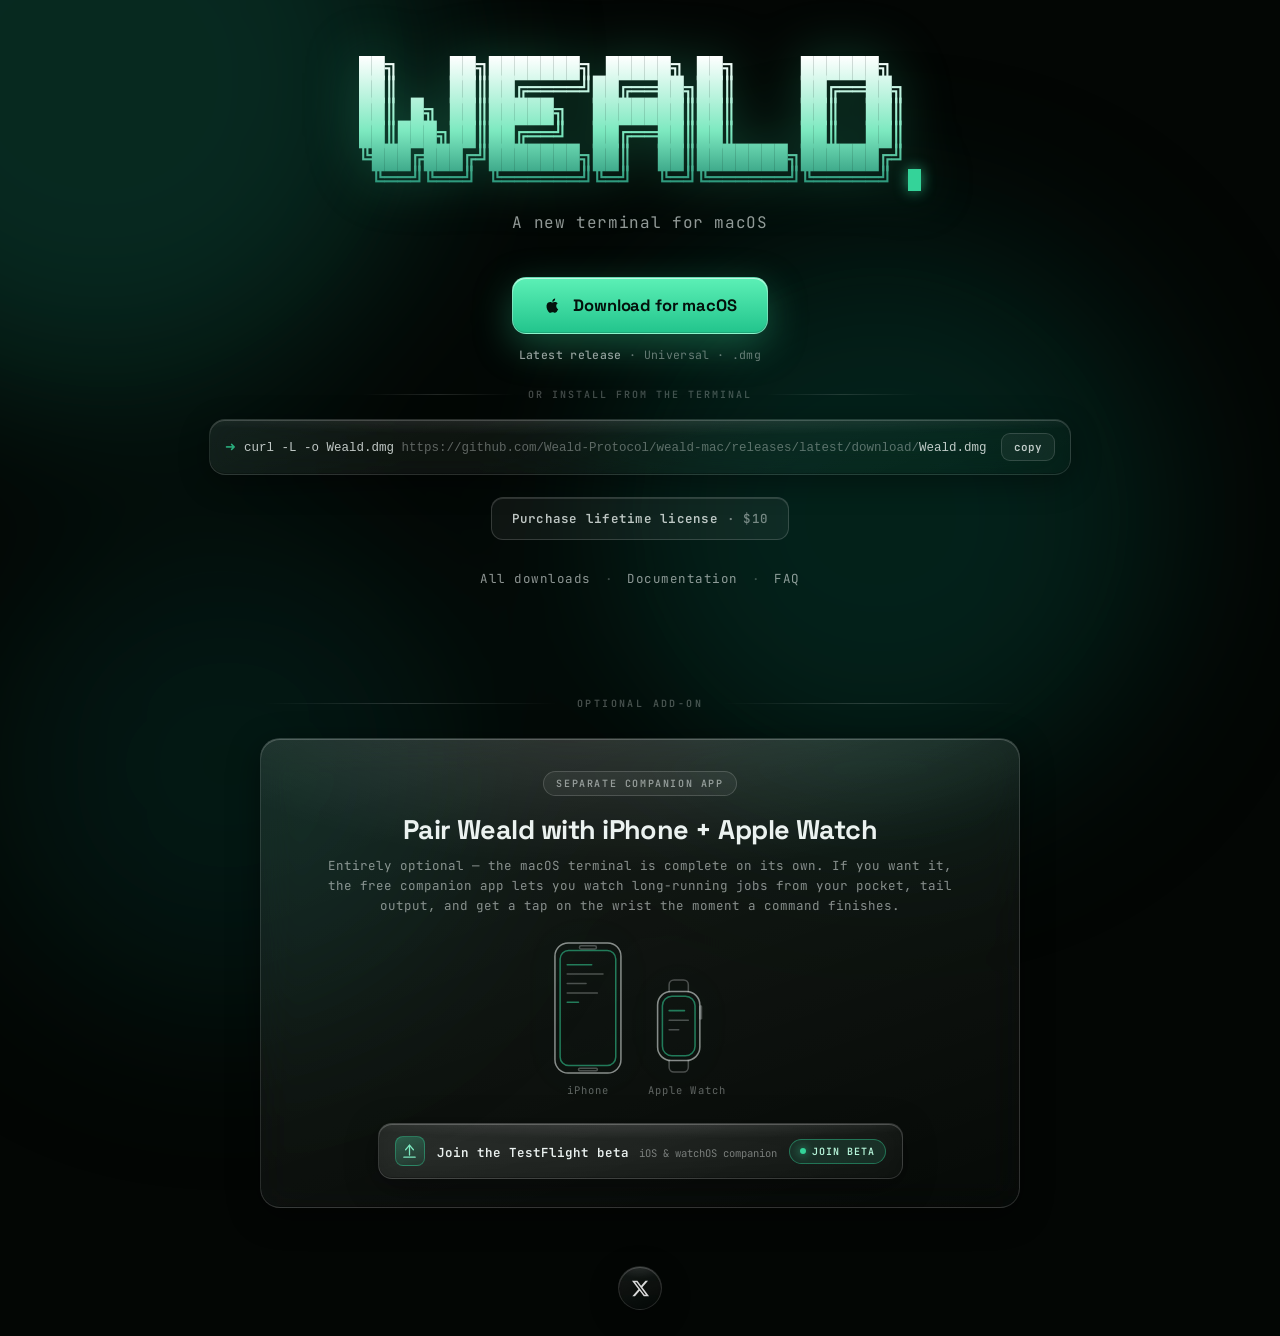
==== commit cf1a31cc: "Downloads page that reads the latest GitHub release Every build is now a GitHub release on the Weald" ====
--- a/index.html
+++ b/index.html
@@ -182,21 +182,21 @@
  ╚══╝╚══╝ ╚══════╝╚═╝  ╚═╝╚══════╝╚═════╝ <span class="cursor"></span></pre></h1>
   <p class="sub">A new terminal for macOS</p>
   <div class="cta">
-    <a class="dl" href="Weald-0.57.dmg" download>
+    <a class="dl" id="dl" href="https://github.com/Weald-Protocol/weald-mac/releases/latest/download/Weald.dmg">
       <svg viewBox="0 0 24 24" aria-hidden="true"><path d="M16.7 12.75c0-2.3 1.87-3.4 1.95-3.45-1.06-1.56-2.72-1.77-3.3-1.79-1.4-.14-2.74.83-3.45.83-.72 0-1.81-.81-2.98-.79-1.53.02-2.95.89-3.74 2.27-1.6 2.78-.41 6.9 1.15 9.16.76 1.1 1.67 2.34 2.86 2.3 1.15-.05 1.58-.74 2.97-.74s1.78.74 2.99.72c1.24-.02 2.03-1.13 2.79-2.24.87-1.27 1.23-2.5 1.25-2.56-.03-.01-2.4-.92-2.42-3.65Zm-2.26-6.7c.63-.76 1.05-1.82.93-2.87-.9.04-2 .6-2.65 1.36-.58.67-1.09 1.75-.95 2.78 1.01.08 2.03-.51 2.67-1.27Z"/></svg>
       Download for macOS
     </a>
-    <p class="meta"><b>Version 0.57</b> · Universal · 38 MB · .dmg</p>
+    <p class="meta" id="dlMeta"><b>Latest release</b> · Universal · .dmg</p>
 
     <div class="alt">or install from the terminal</div>
     <div class="curl glass" id="curl" title="Click to copy">
-      <code><span class="p">➜</span> curl -LO <span class="f">https://hunterh37.github.io/weald-site/</span>Weald-0.57.dmg</code>
+      <code><span class="p">➜</span> curl -L -o Weald.dmg <span class="f">https://github.com/Weald-Protocol/weald-mac/releases/latest/download/</span>Weald.dmg</code>
       <button class="copy" id="copyBtn">copy</button>
     </div>
 
     <a class="buy" href="https://wealdapp.gumroad.com/l/ftxdxa">Purchase lifetime license <span class="amt">· $10</span></a>
   </div>
-  <p class="docs"><a href="docs.html">Documentation</a><span>·</span><a href="faq.html">FAQ</a></p>
+  <p class="docs"><a href="download.html">All downloads</a><span>·</span><a href="docs.html">Documentation</a><span>·</span><a href="faq.html">FAQ</a></p>
 
   <div class="rule"><span>optional add-on</span></div>
 
@@ -250,12 +250,37 @@
 </a></div>
 
 <script>
-const cmd='curl -LO https://hunterh37.github.io/weald-site/Weald-0.57.dmg';
+const cmd='curl -L -o Weald.dmg https://github.com/Weald-Protocol/weald-mac/releases/latest/download/Weald.dmg';
 const btn=document.getElementById('copyBtn');
 document.getElementById('curl').addEventListener('click',async()=>{
   try{await navigator.clipboard.writeText(cmd);btn.textContent='copied ✓';btn.classList.add('done');
     setTimeout(()=>{btn.textContent='copy';btn.classList.remove('done')},1600);}catch(e){}
 });
+
+// Resolve the live version, date and size from the latest GitHub release. The
+// button is already a working permanent link, so a failed fetch costs nothing.
+(async()=>{
+  try{
+    const res=await fetch('https://api.github.com/repos/Weald-Protocol/weald-mac/releases/latest',
+      {headers:{'Accept':'application/vnd.github+json'}});
+    if(!res.ok)return;
+    const rel=await res.json();
+    const v=String(rel.tag_name||'').replace(/^v/i,'');
+    const dmgs=(rel.assets||[]).filter(a=>a.name.endsWith('.dmg'));
+    const asset=dmgs.find(a=>v&&a.name.includes(v))||dmgs[0];
+    const bits=[];
+    if(v)bits.push('<b>Version '+v+'</b>');
+    bits.push('Universal');
+    if(asset)bits.push((asset.size/1048576).toFixed(0)+' MB');
+    bits.push('.dmg');
+    document.getElementById('dlMeta').innerHTML=bits.join(' · ');
+    if(asset){
+      const dl=document.getElementById('dl');
+      dl.href=asset.browser_download_url;
+      dl.setAttribute('download',asset.name);
+    }
+  }catch(e){}
+})();
 </script>
 </body>
 </html>
